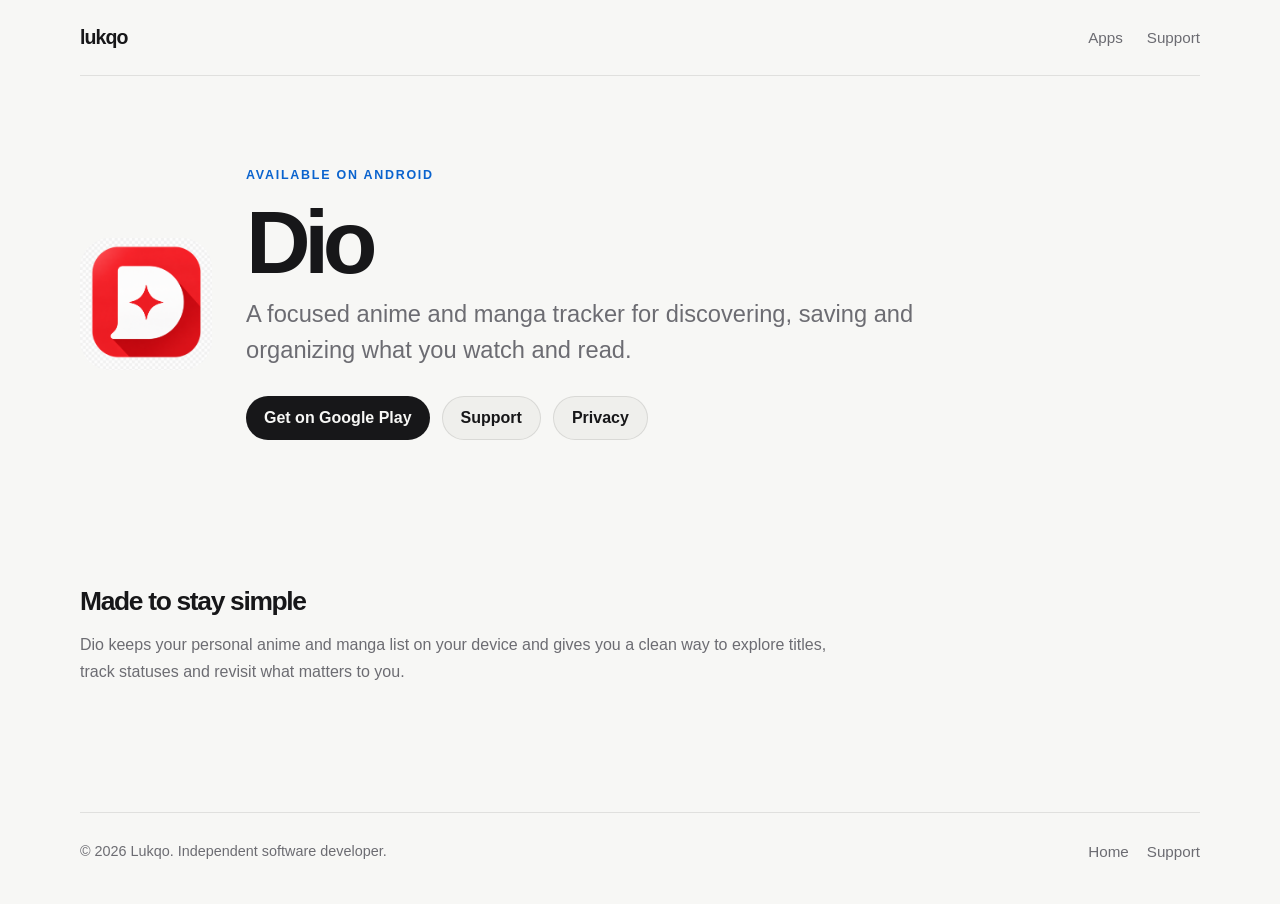
==== apps/dio/index.html @ 6361436d "update v3" ====
<!doctype html>
<html lang="en"><head><meta charset="utf-8"><meta name="viewport" content="width=device-width, initial-scale=1">
<meta name="description" content="Dio — Anime & Manga Tracker by Lukqo.">
<title>Dio — Lukqo</title><link rel="stylesheet" href="/styles.css"></head>
<body><header class="site-header">
  <a class="brand" href="/index.html">lukqo</a>
  <nav aria-label="Main navigation">
    <a href="/index.html#apps">Apps</a>
    <a href="/apps/dio/support.html">Support</a>
  </nav>
</header><main class="wrap">
<section class="app-hero">
<img class="app-icon" src="/assets/apps/dio-icon.png" alt="Dio app icon">
<div><p class="eyebrow">Available on Android</p><h1>Dio</h1>
<p class="lead">A focused anime and manga tracker for discovering, saving and organizing what you watch and read.</p>
<div class="actions"><a class="button" href="https://play.google.com/store/apps/details?id=com.lukqo.dio" target="_blank" rel="noopener noreferrer">Get on Google Play</a><a class="button secondary" href="support.html">Support</a><a class="button secondary" href="privacy.html">Privacy</a></div></div>
</section>
<section class="info-section"><section><h2>Made to stay simple</h2>
<p>Dio keeps your personal anime and manga list on your device and gives you a clean way to explore titles, track statuses and revisit what matters to you.</p></section></section>
</main><footer>
  <p>© 2026 Lukqo. Independent software developer.</p>
  <div><a href="/index.html">Home</a><a href="/apps/dio/support.html">Support</a></div>
</footer></body></html>
---- styles.css ----
:root {
  color-scheme: light dark;
  --bg: #f7f7f5;
  --surface: #ffffff;
  --text: #171719;
  --muted: #6c6c72;
  --line: rgba(23,23,25,.10);
  --accent: #0a63ce;
  --soft: #efefec;
  --shadow: 0 18px 60px rgba(0,0,0,.06);
}
* { box-sizing: border-box; }
html { scroll-behavior: smooth; }
body {
  margin: 0;
  min-height: 100vh;
  background: var(--bg);
  color: var(--text);
  font-family: -apple-system, BlinkMacSystemFont, "SF Pro Text", "Segoe UI", sans-serif;
  -webkit-font-smoothing: antialiased;
}
a { color: inherit; }
.wrap { width: min(1120px, calc(100% - 48px)); margin: 0 auto; }
.site-header {
  width: min(1120px, calc(100% - 48px));
  margin: 0 auto;
  min-height: 76px;
  display: flex;
  align-items: center;
  justify-content: space-between;
  border-bottom: 1px solid var(--line);
}
.brand {
  text-decoration: none;
  font-size: 1.22rem;
  font-weight: 760;
  letter-spacing: -.045em;
}
nav { display: flex; gap: 24px; align-items: center; }
nav a, footer a {
  color: var(--muted);
  text-decoration: none;
  font-size: .95rem;
}
nav a:hover, nav a[aria-current="page"], footer a:hover { color: var(--text); }
.hero { padding: 116px 0 100px; max-width: 900px; }
.eyebrow {
  margin: 0 0 18px;
  color: var(--accent);
  font-size: .78rem;
  font-weight: 730;
  text-transform: uppercase;
  letter-spacing: .14em;
}
h1, h2, h3, p { margin-top: 0; }
h1 {
  margin-bottom: 24px;
  font-size: clamp(3.5rem, 8vw, 6.8rem);
  line-height: .94;
  letter-spacing: -.072em;
  font-weight: 770;
}
.hero-copy, .lead {
  max-width: 720px;
  color: var(--muted);
  font-size: clamp(1.15rem, 2.2vw, 1.48rem);
  line-height: 1.52;
}
.section { padding: 28px 0 110px; }
.section-heading { margin-bottom: 30px; }
h2 { font-size: clamp(2rem, 4vw, 3.3rem); letter-spacing: -.05em; }
.app-grid { display: grid; gap: 18px; }
.app-card {
  display: grid;
  grid-template-columns: 104px 1fr auto;
  gap: 28px;
  align-items: center;
  padding: 32px;
  background: var(--surface);
  border: 1px solid var(--line);
  border-radius: 28px;
  box-shadow: var(--shadow);
  text-decoration: none;
  transition: transform .18s ease;
}
.app-card:hover { transform: translateY(-2px); }
.app-icon {
  width: 104px;
  height: 104px;
  object-fit: cover;
  border-radius: 24px;
  display: block;
}
.app-copy h3 { margin-bottom: 8px; font-size: 2rem; letter-spacing: -.045em; }
.app-copy p:last-child { margin-bottom: 0; color: var(--muted); line-height: 1.6; }
.status {
  margin-bottom: 8px;
  color: var(--accent);
  font-size: .78rem;
  font-weight: 720;
  text-transform: uppercase;
  letter-spacing: .09em;
}
.arrow { color: var(--muted); font-size: 1.6rem; }
.app-hero {
  padding: 92px 0 78px;
  display: grid;
  grid-template-columns: 132px minmax(0, 1fr);
  gap: 34px;
  align-items: center;
}
.app-hero .app-icon { width: 132px; height: 132px; border-radius: 30px; }
.app-hero h1 { margin-bottom: 12px; font-size: clamp(3.4rem, 7vw, 5.8rem); }
.actions { display: flex; gap: 12px; flex-wrap: wrap; margin-top: 28px; }
.button {
  display: inline-flex;
  align-items: center;
  min-height: 44px;
  padding: 0 18px;
  border-radius: 999px;
  background: var(--text);
  color: var(--bg);
  text-decoration: none;
  font-weight: 650;
}
.button.secondary {
  background: var(--soft);
  color: var(--text);
  border: 1px solid var(--line);
}
.info-section {
  max-width: 760px;
  padding: 20px 0 110px;
}
.info-section section { margin-top: 48px; }
.info-section h2 { margin-bottom: 14px; font-size: 1.65rem; }
.info-section p, .info-section li { color: var(--muted); line-height: 1.7; }
.legal {
  max-width: 790px;
  padding: 86px 0 110px;
}
.legal h1 { font-size: clamp(3rem, 7vw, 5.2rem); }
.updated { margin: -10px 0 58px; color: var(--muted); }
.legal section { margin-top: 48px; }
.legal section h2 { margin-bottom: 14px; font-size: 1.55rem; letter-spacing: -.03em; }
.legal p, .legal li { color: var(--muted); line-height: 1.7; }
.legal a { color: var(--text); }
footer {
  width: min(1120px, calc(100% - 48px));
  margin: 0 auto;
  padding: 30px 0 44px;
  border-top: 1px solid var(--line);
  display: flex;
  align-items: center;
  justify-content: space-between;
  gap: 24px;
  color: var(--muted);
  font-size: .9rem;
}
footer p { margin: 0; }
footer div { display: flex; gap: 18px; }
@media (prefers-color-scheme: dark) {
  :root {
    --bg: #111113;
    --surface: #171719;
    --text: #f4f4f2;
    --muted: #a4a4aa;
    --line: rgba(255,255,255,.09);
    --accent: #6baaff;
    --soft: #1f1f22;
    --shadow: none;
  }
}
@media (max-width: 700px) {
  .wrap, .site-header, footer { width: min(100% - 32px, 1120px); }
  .site-header { min-height: 68px; }
  nav { gap: 14px; }
  nav a { font-size: .86rem; }
  .hero { padding: 84px 0 74px; }
  h1 { font-size: 3.5rem; }
  .app-card { grid-template-columns: 72px 1fr; gap: 18px; padding: 22px; border-radius: 22px; }
  .app-icon { width: 72px; height: 72px; border-radius: 17px; }
  .arrow { display: none; }
  .app-copy h3 { font-size: 1.55rem; }
  .app-hero { grid-template-columns: 82px 1fr; gap: 20px; padding: 72px 0 60px; }
  .app-hero .app-icon { width: 82px; height: 82px; border-radius: 20px; }
  .app-hero h1 { font-size: 3.4rem; }
  footer { align-items: flex-start; flex-direction: column; }
}


.card-actions {
  display: flex;
  gap: 10px;
  flex-wrap: wrap;
  margin-top: 20px;
}

.card-button {
  display: inline-flex;
  align-items: center;
  justify-content: center;
  min-height: 40px;
  padding: 0 15px;
  border-radius: 999px;
  border: 1px solid var(--line);
  background: var(--soft);
  color: var(--text);
  text-decoration: none;
  font-size: .9rem;
  font-weight: 650;
}

.card-button.primary {
  background: var(--text);
  color: var(--bg);
  border-color: var(--text);
}

.card-button:hover:not(.disabled) {
  transform: translateY(-1px);
}

.card-button.disabled {
  color: var(--muted);
  opacity: .7;
  cursor: default;
  user-select: none;
}
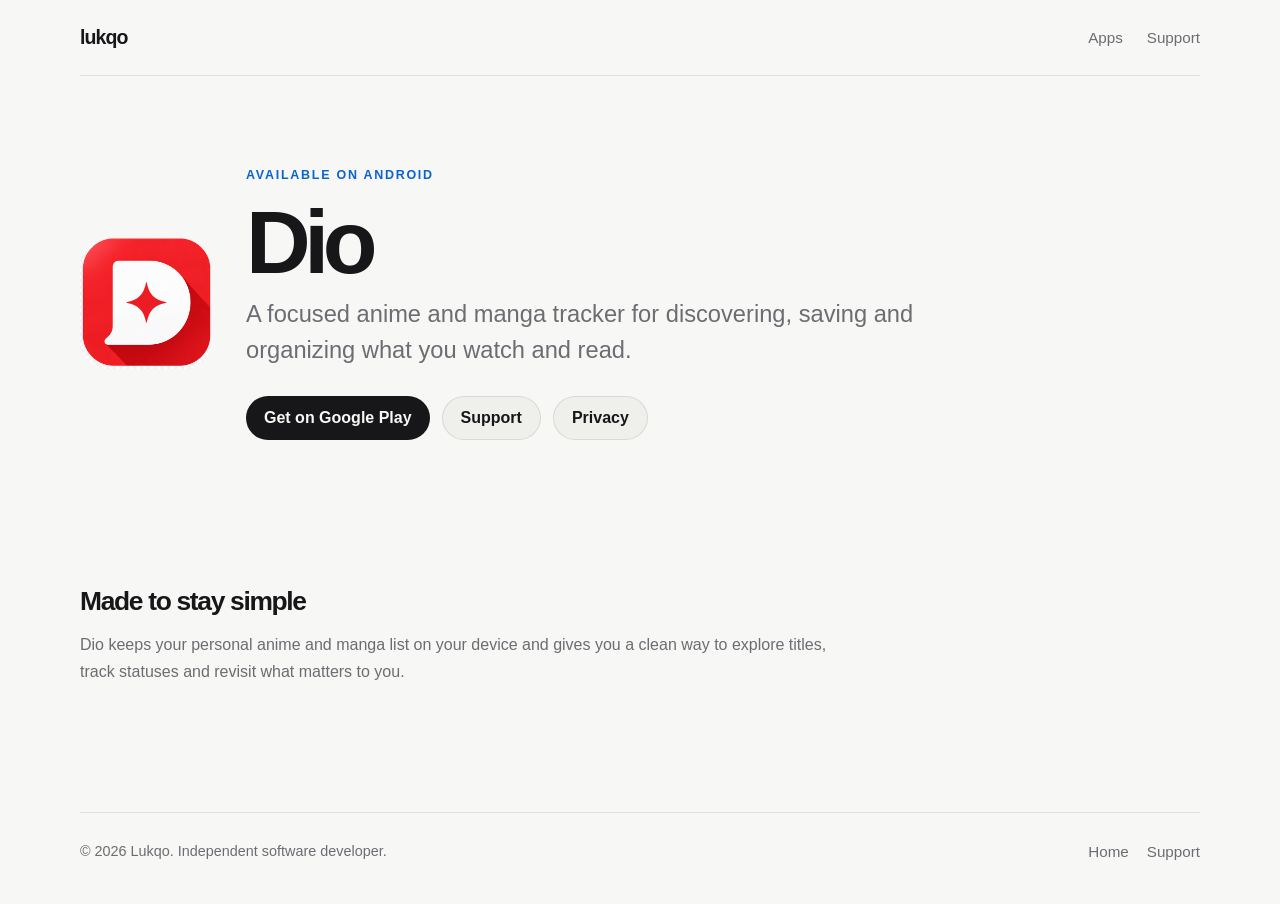
==== commit 256ad8bd: "update lukqo.github.io" ====
--- a/apps/dio/index.html
+++ b/apps/dio/index.html
@@ -1,7 +1,7 @@
 <!doctype html>
 <html lang="en"><head><meta charset="utf-8"><meta name="viewport" content="width=device-width, initial-scale=1">
 <meta name="description" content="Dio — Anime & Manga Tracker by Lukqo.">
-<title>Dio — Lukqo</title><link rel="stylesheet" href="/styles.css"></head>
+<title>Dio — Lukqo</title><link rel="stylesheet" href="/styles.css?v=3"></head>
 <body><header class="site-header">
   <a class="brand" href="/index.html">lukqo</a>
   <nav aria-label="Main navigation">
@@ -10,7 +10,7 @@
   </nav>
 </header><main class="wrap">
 <section class="app-hero">
-<img class="app-icon" src="/assets/apps/dio-icon.png" alt="Dio app icon">
+<img class="app-icon" src="/assets/apps/dio-icon.png?v=3" alt="Dio app icon">
 <div><p class="eyebrow">Available on Android</p><h1>Dio</h1>
 <p class="lead">A focused anime and manga tracker for discovering, saving and organizing what you watch and read.</p>
 <div class="actions"><a class="button" href="https://play.google.com/store/apps/details?id=com.lukqo.dio" target="_blank" rel="noopener noreferrer">Get on Google Play</a><a class="button secondary" href="support.html">Support</a><a class="button secondary" href="privacy.html">Privacy</a></div></div>
--- a/styles.css
+++ b/styles.css
@@ -73,7 +73,7 @@
 .app-grid { display: grid; gap: 18px; }
 .app-card {
   display: grid;
-  grid-template-columns: 104px 1fr auto;
+  grid-template-columns: 104px minmax(0, 1fr);
   gap: 28px;
   align-items: center;
   padding: 32px;
@@ -228,3 +228,9 @@
   cursor: default;
   user-select: none;
 }
+
+/* v3 */
+.app-card { cursor: default; }
+.card-actions { margin-top: 22px; }
+.card-button { transition: transform .18s ease, opacity .18s ease; }
+.card-button.primary { font-weight: 700; }
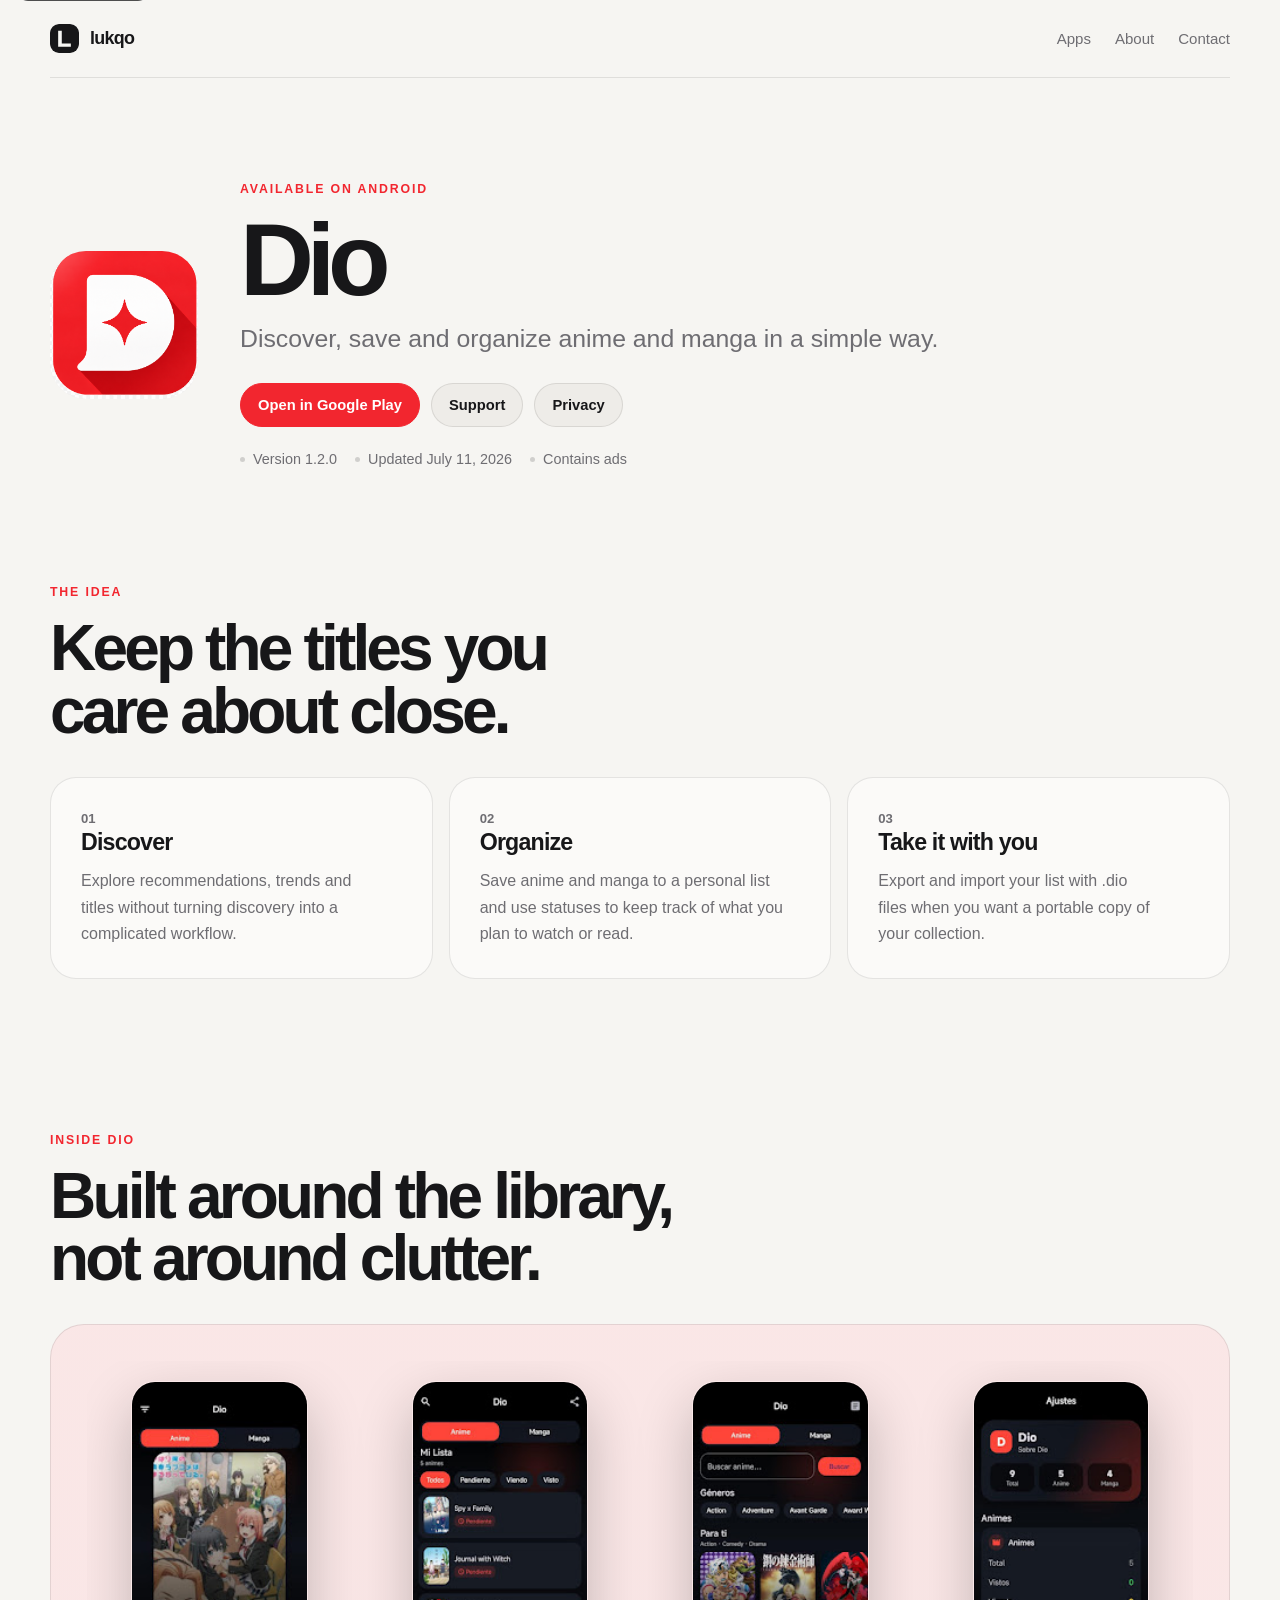
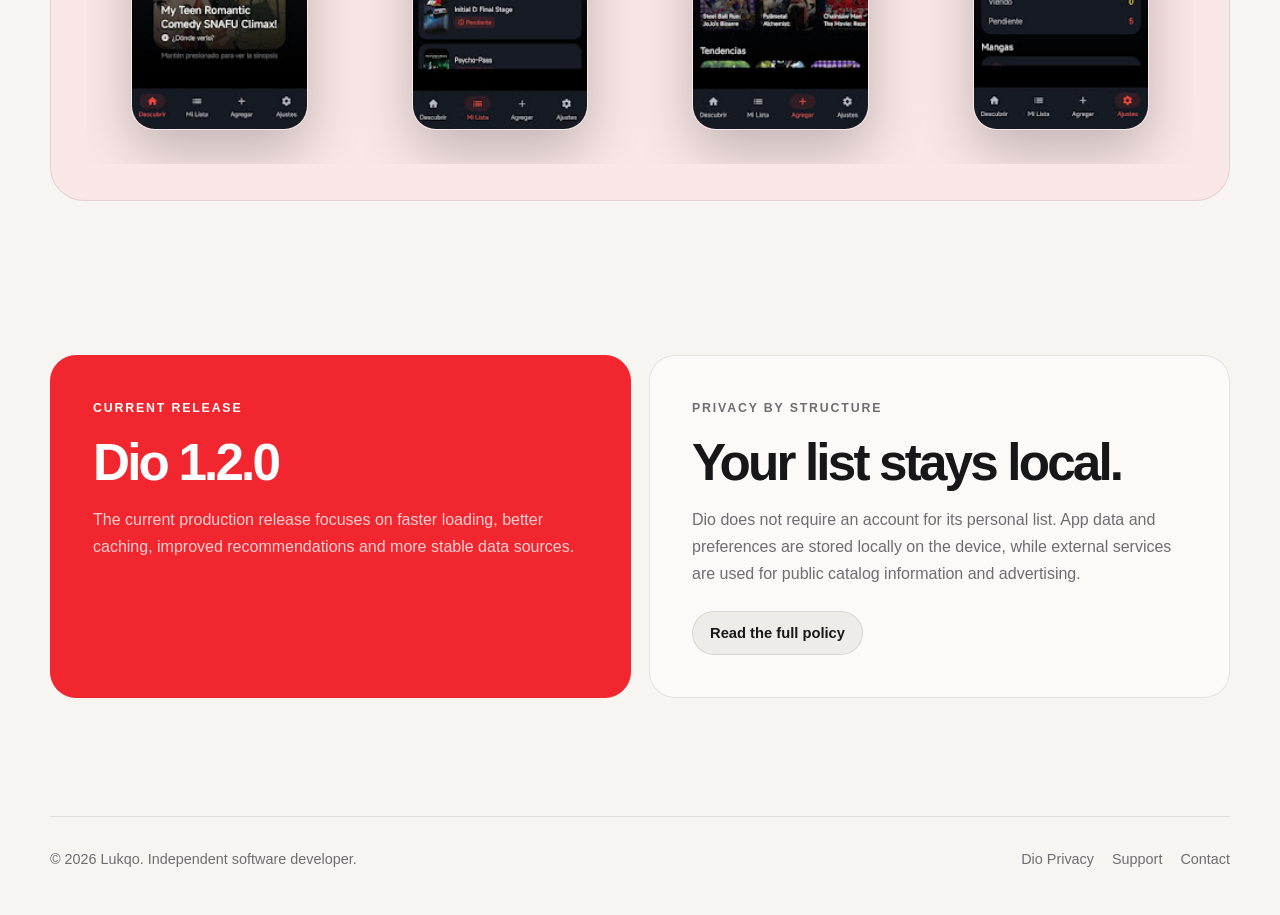
==== commit 1b2a2ba3: "update v5" ====
--- a/apps/dio/index.html
+++ b/apps/dio/index.html
@@ -1,23 +1,136 @@
 <!doctype html>
-<html lang="en"><head><meta charset="utf-8"><meta name="viewport" content="width=device-width, initial-scale=1">
-<meta name="description" content="Dio — Anime & Manga Tracker by Lukqo.">
-<title>Dio — Lukqo</title><link rel="stylesheet" href="/styles.css?v=3"></head>
-<body><header class="site-header">
-  <a class="brand" href="/index.html">lukqo</a>
-  <nav aria-label="Main navigation">
-    <a href="/index.html#apps">Apps</a>
+<html lang="en">
+<head>
+  <meta charset="utf-8">
+  <meta name="viewport" content="width=device-width, initial-scale=1">
+  <meta name="description" content="Dio — a simple anime and manga tracker for Android.">
+  <meta name="theme-color" content="#f2262f">
+  <meta property="og:title" content="Dio — Anime & Manga Tracker">
+  <meta property="og:description" content="Discover, save and organize anime and manga in a simple way.">
+  <meta property="og:type" content="website">
+  <meta property="og:url" content="https://lukqo.github.io/apps/dio/">
+  <meta property="og:image" content="https://lukqo.github.io/assets/apps/dio/icon.png">
+  <meta name="twitter:card" content="summary">
+  <link rel="canonical" href="https://lukqo.github.io/apps/dio/">
+  <link rel="icon" href="/favicon.svg" type="image/svg+xml">
+  <link rel="stylesheet" href="/styles.css?v=4">
+  <title>Dio — Anime & Manga Tracker</title>
+  <script type="application/ld+json">
+  {
+    "@context": "https://schema.org",
+    "@type": "SoftwareApplication",
+    "name": "Dio - Anime & Manga Tracker",
+    "applicationCategory": "UtilitiesApplication",
+    "operatingSystem": "Android",
+    "softwareVersion": "1.2.0",
+    "url": "https://lukqo.github.io/apps/dio/",
+    "downloadUrl": "https://play.google.com/store/apps/details?id=com.lukqo.dio",
+    "author": {
+      "@type": "Person",
+      "name": "Lukqo"
+    }
+  }
+  </script>
+</head>
+<body>
+<a class="skip-link" href="#main">Skip to content</a>
+<header class="site-header">
+  <a class="brand" href="/" aria-label="Lukqo home">
+    <img class="brand-mark" src="/assets/brand/mark.svg" alt="">
+    <span>lukqo</span>
+  </a>
+  <nav class="site-nav" aria-label="Main navigation">
+    <a href="/#apps">Apps</a>
+    <a href="/#about">About</a>
+    <a href="mailto:lucasAlonso.salas@gmail.com">Contact</a>
+  </nav>
+</header>
+<main id="main" class="shell">
+  <section class="app-hero">
+    <div class="icon-crop" aria-hidden="true">
+      <img src="/assets/apps/dio/icon.png?v=4" alt="">
+    </div>
+    <div>
+      <p class="eyebrow dio">Available on Android</p>
+      <h1>Dio</h1>
+      <p class="lead">Discover, save and organize anime and manga in a simple way.</p>
+      <div class="actions">
+        <a class="button dio" href="https://play.google.com/store/apps/details?id=com.lukqo.dio" target="_blank" rel="noopener noreferrer">Open in Google Play</a>
+        <a class="button" href="/apps/dio/support.html">Support</a>
+        <a class="button" href="/apps/dio/privacy.html">Privacy</a>
+      </div>
+      <div class="app-facts" aria-label="App facts">
+        <span>Version 1.2.0</span>
+        <span>Updated July 11, 2026</span>
+        <span>Contains ads</span>
+      </div>
+    </div>
+  </section>
+
+  <section class="section" aria-labelledby="dio-features">
+    <div class="section-kicker">
+      <p class="eyebrow dio">The idea</p>
+      <h2 id="dio-features">Keep the titles you care about close.</h2>
+    </div>
+    <div class="feature-grid">
+      <article class="feature-card">
+        <p class="feature-number">01</p>
+        <h3>Discover</h3>
+        <p>Explore recommendations, trends and titles without turning discovery into a complicated workflow.</p>
+      </article>
+      <article class="feature-card">
+        <p class="feature-number">02</p>
+        <h3>Organize</h3>
+        <p>Save anime and manga to a personal list and use statuses to keep track of what you plan to watch or read.</p>
+      </article>
+      <article class="feature-card">
+        <p class="feature-number">03</p>
+        <h3>Take it with you</h3>
+        <p>Export and import your list with .dio files when you want a portable copy of your collection.</p>
+      </article>
+    </div>
+  </section>
+
+  <section class="section" aria-labelledby="screens-title">
+    <div class="section-kicker">
+      <p class="eyebrow dio">Inside Dio</p>
+      <h2 id="screens-title">Built around the library, not around clutter.</h2>
+    </div>
+    <div class="screenshot-shell dio">
+      <div class="screenshot-strip" aria-label="Dio app screenshots">
+        <figure class="phone-shot"><img loading="lazy" src="/assets/apps/dio/screenshots/screen-1.jpg" alt="Dio Discover screen showing an anime recommendation"></figure>
+        <figure class="phone-shot"><img loading="lazy" src="/assets/apps/dio/screenshots/screen-2.jpg" alt="Dio personal list with anime statuses"></figure>
+        <figure class="phone-shot"><img loading="lazy" src="/assets/apps/dio/screenshots/screen-3.jpg" alt="Dio search and discovery screen with genres and trends"></figure>
+        <figure class="phone-shot"><img loading="lazy" src="/assets/apps/dio/screenshots/screen-4.jpg" alt="Dio settings and library statistics screen"></figure>
+      </div>
+    </div>
+  </section>
+
+  <section class="section">
+    <div class="split">
+      <article class="copy-panel accent-dio">
+        <p class="eyebrow">Current release</p>
+        <h2>Dio 1.2.0</h2>
+        <p>The current production release focuses on faster loading, better caching, improved recommendations and more stable data sources.</p>
+      </article>
+      <article class="copy-panel">
+        <p class="eyebrow">Privacy by structure</p>
+        <h2>Your list stays local.</h2>
+        <p>Dio does not require an account for its personal list. App data and preferences are stored locally on the device, while external services are used for public catalog information and advertising.</p>
+        <div class="actions">
+          <a class="button" href="/apps/dio/privacy.html">Read the full policy</a>
+        </div>
+      </article>
+    </div>
+  </section>
+</main>
+<footer class="site-footer">
+  <p>© 2026 Lukqo. Independent software developer.</p>
+  <div class="footer-links">
+    <a href="/apps/dio/privacy.html">Dio Privacy</a>
     <a href="/apps/dio/support.html">Support</a>
-  </nav>
-</header><main class="wrap">
-<section class="app-hero">
-<img class="app-icon" src="/assets/apps/dio-icon.png?v=3" alt="Dio app icon">
-<div><p class="eyebrow">Available on Android</p><h1>Dio</h1>
-<p class="lead">A focused anime and manga tracker for discovering, saving and organizing what you watch and read.</p>
-<div class="actions"><a class="button" href="https://play.google.com/store/apps/details?id=com.lukqo.dio" target="_blank" rel="noopener noreferrer">Get on Google Play</a><a class="button secondary" href="support.html">Support</a><a class="button secondary" href="privacy.html">Privacy</a></div></div>
-</section>
-<section class="info-section"><section><h2>Made to stay simple</h2>
-<p>Dio keeps your personal anime and manga list on your device and gives you a clean way to explore titles, track statuses and revisit what matters to you.</p></section></section>
-</main><footer>
-  <p>© 2026 Lukqo. Independent software developer.</p>
-  <div><a href="/index.html">Home</a><a href="/apps/dio/support.html">Support</a></div>
-</footer></body></html>+    <a href="mailto:lucasAlonso.salas@gmail.com">Contact</a>
+  </div>
+</footer>
+</body>
+</html>
--- a/styles.css
+++ b/styles.css
@@ -1,15 +1,27 @@
 
 :root {
   color-scheme: light dark;
-  --bg: #f7f7f5;
-  --surface: #ffffff;
+  --bg: #f6f5f2;
+  --surface: #fbfaf8;
+  --surface-strong: #ffffff;
   --text: #171719;
-  --muted: #6c6c72;
-  --line: rgba(23,23,25,.10);
-  --accent: #0a63ce;
-  --soft: #efefec;
-  --shadow: 0 18px 60px rgba(0,0,0,.06);
-}
+  --muted: #6e6d72;
+  --faint: #97969b;
+  --line: rgba(23, 23, 25, .10);
+  --line-strong: rgba(23, 23, 25, .17);
+  --soft: #eeece8;
+  --accent: #1768d2;
+  --dio: #f2262f;
+  --dio-soft: rgba(242, 38, 47, .09);
+  --ink: #242426;
+  --paper: #ebe7df;
+  --max: 1180px;
+  --radius-xl: 34px;
+  --radius-lg: 26px;
+  --radius-md: 18px;
+  --shadow: 0 24px 80px rgba(26, 25, 23, .07);
+}
+
 * { box-sizing: border-box; }
 html { scroll-behavior: smooth; }
 body {
@@ -19,218 +31,632 @@
   color: var(--text);
   font-family: -apple-system, BlinkMacSystemFont, "SF Pro Text", "Segoe UI", sans-serif;
   -webkit-font-smoothing: antialiased;
-}
+  text-rendering: optimizeLegibility;
+}
+img { max-width: 100%; }
 a { color: inherit; }
-.wrap { width: min(1120px, calc(100% - 48px)); margin: 0 auto; }
+button, input, textarea { font: inherit; }
+::selection { background: rgba(23, 104, 210, .18); }
+
+.skip-link {
+  position: fixed;
+  left: 16px;
+  top: 16px;
+  z-index: 100;
+  padding: 10px 14px;
+  border-radius: 12px;
+  background: var(--text);
+  color: var(--bg);
+  transform: translateY(-140%);
+  transition: transform .18s ease;
+}
+.skip-link:focus { transform: translateY(0); }
+
+.shell {
+  width: min(var(--max), calc(100% - 48px));
+  margin-inline: auto;
+}
+
 .site-header {
-  width: min(1120px, calc(100% - 48px));
-  margin: 0 auto;
-  min-height: 76px;
+  width: min(var(--max), calc(100% - 48px));
+  min-height: 78px;
+  margin-inline: auto;
   display: flex;
   align-items: center;
   justify-content: space-between;
   border-bottom: 1px solid var(--line);
 }
+
 .brand {
+  display: inline-flex;
+  align-items: center;
+  gap: 11px;
   text-decoration: none;
-  font-size: 1.22rem;
+  font-size: 1.12rem;
   font-weight: 760;
-  letter-spacing: -.045em;
-}
-nav { display: flex; gap: 24px; align-items: center; }
-nav a, footer a {
+  letter-spacing: -.04em;
+}
+.brand-mark {
+  width: 29px;
+  height: 29px;
+  border-radius: 9px;
+  display: block;
+}
+
+.site-nav {
+  display: flex;
+  align-items: center;
+  gap: 24px;
+}
+.site-nav a,
+.footer-links a,
+.inline-link {
   color: var(--muted);
   text-decoration: none;
-  font-size: .95rem;
-}
-nav a:hover, nav a[aria-current="page"], footer a:hover { color: var(--text); }
-.hero { padding: 116px 0 100px; max-width: 900px; }
+}
+.site-nav a {
+  font-size: .94rem;
+}
+.site-nav a:hover,
+.site-nav a[aria-current="page"],
+.footer-links a:hover,
+.inline-link:hover {
+  color: var(--text);
+}
+
 .eyebrow {
   margin: 0 0 18px;
   color: var(--accent);
-  font-size: .78rem;
-  font-weight: 730;
+  font-size: .77rem;
+  font-weight: 750;
+  letter-spacing: .15em;
   text-transform: uppercase;
-  letter-spacing: .14em;
-}
+}
+.eyebrow.dio { color: var(--dio); }
+.eyebrow.ink { color: var(--text); }
+
 h1, h2, h3, p { margin-top: 0; }
-h1 {
-  margin-bottom: 24px;
-  font-size: clamp(3.5rem, 8vw, 6.8rem);
-  line-height: .94;
-  letter-spacing: -.072em;
-  font-weight: 770;
-}
-.hero-copy, .lead {
-  max-width: 720px;
-  color: var(--muted);
-  font-size: clamp(1.15rem, 2.2vw, 1.48rem);
-  line-height: 1.52;
-}
-.section { padding: 28px 0 110px; }
-.section-heading { margin-bottom: 30px; }
-h2 { font-size: clamp(2rem, 4vw, 3.3rem); letter-spacing: -.05em; }
-.app-grid { display: grid; gap: 18px; }
-.app-card {
-  display: grid;
-  grid-template-columns: 104px minmax(0, 1fr);
-  gap: 28px;
-  align-items: center;
-  padding: 32px;
+h1, h2, h3 { text-wrap: balance; }
+p { text-wrap: pretty; }
+
+.hero {
+  padding: 128px 0 112px;
+  max-width: 970px;
+}
+.hero h1 {
+  margin-bottom: 28px;
+  font-size: clamp(4.3rem, 9vw, 8.4rem);
+  line-height: .88;
+  letter-spacing: -.075em;
+  font-weight: 780;
+}
+.hero-copy,
+.lead {
+  max-width: 760px;
+  color: var(--muted);
+  font-size: clamp(1.17rem, 2.2vw, 1.55rem);
+  line-height: 1.55;
+}
+.hero-meta {
+  display: flex;
+  flex-wrap: wrap;
+  gap: 11px;
+  margin-top: 34px;
+}
+.meta-pill {
+  min-height: 38px;
+  display: inline-flex;
+  align-items: center;
+  padding: 0 14px;
+  border: 1px solid var(--line);
+  border-radius: 999px;
+  color: var(--muted);
+  background: rgba(255,255,255,.22);
+  font-size: .88rem;
+}
+
+.section {
+  padding: 36px 0 118px;
+}
+.section-kicker {
+  margin-bottom: 34px;
+}
+.section-kicker h2 {
+  margin: 0;
+  max-width: 780px;
+  font-size: clamp(2.4rem, 5vw, 4.7rem);
+  line-height: .98;
+  letter-spacing: -.06em;
+}
+
+.project-list {
+  display: grid;
+  gap: 18px;
+}
+.project-card {
+  position: relative;
+  display: grid;
+  grid-template-columns: 116px minmax(0, 1fr);
+  gap: 30px;
+  align-items: center;
+  padding: 34px;
+  overflow: hidden;
   background: var(--surface);
   border: 1px solid var(--line);
+  border-radius: var(--radius-xl);
+  box-shadow: var(--shadow);
+}
+.project-card::before {
+  content: "";
+  position: absolute;
+  inset: 0 auto 0 0;
+  width: 4px;
+  background: var(--line);
+}
+.project-card.dio::before { background: var(--dio); }
+.project-card.yomuhon::before { background: var(--ink); }
+
+.icon-crop {
+  width: 116px;
+  height: 116px;
+  position: relative;
+  overflow: hidden;
   border-radius: 28px;
-  box-shadow: var(--shadow);
+  background: var(--soft);
+  flex: 0 0 auto;
+}
+.icon-crop img {
+  width: 118%;
+  height: 118%;
+  max-width: none;
+  position: absolute;
+  left: 50%;
+  top: 50%;
+  object-fit: cover;
+  transform: translate(-50%, -50%);
+}
+.project-icon {
+  width: 116px;
+  height: 116px;
+  display: block;
+  object-fit: cover;
+  border-radius: 28px;
+  background: var(--soft);
+}
+
+.project-copy h3 {
+  margin-bottom: 10px;
+  font-size: clamp(2rem, 4vw, 3rem);
+  letter-spacing: -.05em;
+}
+.project-copy > p:last-of-type {
+  max-width: 760px;
+  margin-bottom: 0;
+  color: var(--muted);
+  font-size: 1.03rem;
+  line-height: 1.65;
+}
+
+.card-actions,
+.actions {
+  display: flex;
+  flex-wrap: wrap;
+  align-items: center;
+  gap: 11px;
+  margin-top: 24px;
+}
+
+.button,
+.card-button {
+  min-height: 44px;
+  display: inline-flex;
+  align-items: center;
+  justify-content: center;
+  padding: 0 17px;
+  border: 1px solid var(--line);
+  border-radius: 999px;
+  background: var(--soft);
+  color: var(--text);
   text-decoration: none;
-  transition: transform .18s ease;
-}
-.app-card:hover { transform: translateY(-2px); }
-.app-icon {
-  width: 104px;
-  height: 104px;
-  object-fit: cover;
-  border-radius: 24px;
-  display: block;
-}
-.app-copy h3 { margin-bottom: 8px; font-size: 2rem; letter-spacing: -.045em; }
-.app-copy p:last-child { margin-bottom: 0; color: var(--muted); line-height: 1.6; }
-.status {
-  margin-bottom: 8px;
-  color: var(--accent);
-  font-size: .78rem;
-  font-weight: 720;
-  text-transform: uppercase;
-  letter-spacing: .09em;
-}
-.arrow { color: var(--muted); font-size: 1.6rem; }
-.app-hero {
-  padding: 92px 0 78px;
-  display: grid;
-  grid-template-columns: 132px minmax(0, 1fr);
-  gap: 34px;
-  align-items: center;
-}
-.app-hero .app-icon { width: 132px; height: 132px; border-radius: 30px; }
-.app-hero h1 { margin-bottom: 12px; font-size: clamp(3.4rem, 7vw, 5.8rem); }
-.actions { display: flex; gap: 12px; flex-wrap: wrap; margin-top: 28px; }
-.button {
-  display: inline-flex;
-  align-items: center;
-  min-height: 44px;
-  padding: 0 18px;
-  border-radius: 999px;
+  font-size: .92rem;
+  font-weight: 680;
+  transition: transform .18s ease, border-color .18s ease, opacity .18s ease;
+}
+.button:hover,
+.card-button:hover {
+  transform: translateY(-1px);
+  border-color: var(--line-strong);
+}
+.button.primary,
+.card-button.primary {
   background: var(--text);
   color: var(--bg);
-  text-decoration: none;
-  font-weight: 650;
-}
-.button.secondary {
-  background: var(--soft);
-  color: var(--text);
+  border-color: var(--text);
+}
+.button.dio,
+.card-button.dio {
+  background: var(--dio);
+  color: white;
+  border-color: var(--dio);
+}
+.button.disabled,
+.card-button.disabled {
+  color: var(--faint);
+  cursor: default;
+  opacity: .8;
+}
+.button.disabled:hover,
+.card-button.disabled:hover { transform: none; }
+
+.about-grid {
+  display: grid;
+  grid-template-columns: minmax(0, 1.15fr) minmax(280px, .85fr);
+  gap: 18px;
+}
+.about-card,
+.note-card,
+.feature-card {
+  background: var(--surface);
   border: 1px solid var(--line);
-}
-.info-section {
-  max-width: 760px;
-  padding: 20px 0 110px;
-}
-.info-section section { margin-top: 48px; }
-.info-section h2 { margin-bottom: 14px; font-size: 1.65rem; }
-.info-section p, .info-section li { color: var(--muted); line-height: 1.7; }
+  border-radius: var(--radius-lg);
+}
+.about-card {
+  padding: 42px;
+}
+.about-card h2 {
+  margin-bottom: 24px;
+  font-size: clamp(2.5rem, 5vw, 4.3rem);
+  line-height: .98;
+  letter-spacing: -.06em;
+}
+.about-card p {
+  max-width: 720px;
+  color: var(--muted);
+  line-height: 1.72;
+  font-size: 1.05rem;
+}
+.note-card {
+  padding: 34px;
+  display: flex;
+  flex-direction: column;
+  justify-content: space-between;
+  background: var(--text);
+  color: var(--bg);
+}
+.note-card p {
+  color: var(--bg);
+  opacity: .72;
+  line-height: 1.65;
+}
+.note-card .inline-link { color: var(--bg); }
+
+.app-hero {
+  display: grid;
+  grid-template-columns: 148px minmax(0, 1fr);
+  gap: 42px;
+  align-items: center;
+  padding: 104px 0 82px;
+}
+.app-hero .icon-crop,
+.app-hero .project-icon {
+  width: 148px;
+  height: 148px;
+  border-radius: 36px;
+}
+.app-hero h1 {
+  margin-bottom: 14px;
+  font-size: clamp(4.4rem, 8vw, 7rem);
+  line-height: .9;
+  letter-spacing: -.07em;
+}
+.app-facts {
+  display: flex;
+  flex-wrap: wrap;
+  gap: 9px 18px;
+  margin-top: 24px;
+  color: var(--muted);
+  font-size: .9rem;
+}
+.app-facts span {
+  display: inline-flex;
+  align-items: center;
+  gap: 8px;
+}
+.app-facts span::before {
+  content: "";
+  width: 5px;
+  height: 5px;
+  border-radius: 999px;
+  background: var(--line-strong);
+}
+
+.feature-grid {
+  display: grid;
+  grid-template-columns: repeat(3, 1fr);
+  gap: 16px;
+}
+.feature-card {
+  padding: 30px;
+}
+.feature-number {
+  margin-bottom: 34px;
+  color: var(--faint);
+  font-size: .82rem;
+  font-weight: 720;
+}
+.feature-card h3 {
+  margin-bottom: 12px;
+  font-size: 1.45rem;
+  letter-spacing: -.035em;
+}
+.feature-card p {
+  margin-bottom: 0;
+  color: var(--muted);
+  line-height: 1.65;
+}
+
+.screenshot-shell {
+  position: relative;
+  margin-top: 26px;
+  padding: 36px;
+  border: 1px solid var(--line);
+  border-radius: var(--radius-xl);
+  background: var(--surface);
+  overflow: hidden;
+}
+.screenshot-shell.dio {
+  background:
+    linear-gradient(var(--dio-soft), var(--dio-soft)),
+    var(--surface);
+}
+.screenshot-strip {
+  display: grid;
+  grid-auto-flow: column;
+  grid-auto-columns: minmax(190px, 1fr);
+  gap: 24px;
+  overflow-x: auto;
+  padding: 4px 4px 18px;
+  scroll-snap-type: x mandatory;
+  scrollbar-width: thin;
+}
+.phone-shot {
+  min-width: 0;
+  scroll-snap-align: start;
+  display: flex;
+  justify-content: center;
+}
+.phone-shot img {
+  width: min(100%, 240px);
+  height: auto;
+  display: block;
+  border-radius: 24px;
+  border: 1px solid rgba(255,255,255,.09);
+  box-shadow: 0 22px 55px rgba(0,0,0,.22);
+}
+
+.split {
+  display: grid;
+  grid-template-columns: 1fr 1fr;
+  gap: 18px;
+}
+.copy-panel {
+  padding: 42px;
+  border-radius: var(--radius-lg);
+  border: 1px solid var(--line);
+  background: var(--surface);
+}
+.copy-panel h2 {
+  margin-bottom: 18px;
+  font-size: clamp(2.1rem, 4vw, 3.6rem);
+  line-height: 1;
+  letter-spacing: -.055em;
+}
+.copy-panel p,
+.copy-panel li {
+  color: var(--muted);
+  line-height: 1.7;
+}
+.copy-panel ul {
+  margin: 22px 0 0;
+  padding-left: 20px;
+}
+.copy-panel.accent-dio {
+  background: var(--dio);
+  border-color: var(--dio);
+  color: white;
+}
+.copy-panel.accent-dio p,
+.copy-panel.accent-dio li {
+  color: rgba(255,255,255,.78);
+}
+.copy-panel.accent-dio .eyebrow { color: white; }
+
 .legal {
-  max-width: 790px;
-  padding: 86px 0 110px;
-}
-.legal h1 { font-size: clamp(3rem, 7vw, 5.2rem); }
-.updated { margin: -10px 0 58px; color: var(--muted); }
+  max-width: 820px;
+  padding: 92px 0 118px;
+}
+.legal h1 {
+  margin-bottom: 22px;
+  font-size: clamp(3.5rem, 7vw, 6.2rem);
+  line-height: .92;
+  letter-spacing: -.065em;
+}
+.updated {
+  margin-bottom: 58px;
+  color: var(--muted);
+}
 .legal section { margin-top: 48px; }
-.legal section h2 { margin-bottom: 14px; font-size: 1.55rem; letter-spacing: -.03em; }
-.legal p, .legal li { color: var(--muted); line-height: 1.7; }
-.legal a { color: var(--text); }
-footer {
-  width: min(1120px, calc(100% - 48px));
-  margin: 0 auto;
-  padding: 30px 0 44px;
+.legal h2 {
+  margin-bottom: 14px;
+  font-size: 1.55rem;
+  letter-spacing: -.03em;
+}
+.legal p,
+.legal li {
+  color: var(--muted);
+  line-height: 1.72;
+}
+.legal li + li { margin-top: 6px; }
+.legal a { text-underline-offset: 3px; }
+
+.empty-state {
+  padding: 56px;
+  border: 1px solid var(--line);
+  border-radius: var(--radius-xl);
+  background: var(--surface);
+}
+.empty-state h2 {
+  margin-bottom: 14px;
+  font-size: clamp(2.4rem, 5vw, 4.1rem);
+  letter-spacing: -.055em;
+}
+.empty-state p {
+  max-width: 700px;
+  color: var(--muted);
+  line-height: 1.68;
+}
+
+.site-footer {
+  width: min(var(--max), calc(100% - 48px));
+  margin-inline: auto;
+  padding: 34px 0 48px;
   border-top: 1px solid var(--line);
-  display: flex;
-  align-items: center;
-  justify-content: space-between;
+  display: grid;
+  grid-template-columns: 1fr auto;
   gap: 24px;
+  align-items: center;
   color: var(--muted);
   font-size: .9rem;
 }
-footer p { margin: 0; }
-footer div { display: flex; gap: 18px; }
+.site-footer p { margin: 0; }
+.footer-links {
+  display: flex;
+  flex-wrap: wrap;
+  justify-content: flex-end;
+  gap: 18px;
+}
+
+:focus-visible {
+  outline: 3px solid rgba(23, 104, 210, .45);
+  outline-offset: 4px;
+  border-radius: 8px;
+}
+
 @media (prefers-color-scheme: dark) {
   :root {
     --bg: #111113;
     --surface: #171719;
-    --text: #f4f4f2;
-    --muted: #a4a4aa;
-    --line: rgba(255,255,255,.09);
-    --accent: #6baaff;
-    --soft: #1f1f22;
+    --surface-strong: #1b1b1e;
+    --text: #f4f3ef;
+    --muted: #aaa9af;
+    --faint: #7c7b82;
+    --line: rgba(255,255,255,.085);
+    --line-strong: rgba(255,255,255,.17);
+    --soft: #222225;
+    --accent: #70abff;
+    --dio-soft: rgba(242, 38, 47, .13);
+    --ink: #f4f3ef;
+    --paper: #292725;
     --shadow: none;
   }
-}
+  .meta-pill { background: rgba(255,255,255,.025); }
+  .brand-mark { filter: invert(1); }
+}
+
+@media (max-width: 900px) {
+  .feature-grid { grid-template-columns: 1fr 1fr; }
+  .about-grid, .split { grid-template-columns: 1fr; }
+  .project-card { grid-template-columns: 96px minmax(0, 1fr); }
+  .project-icon, .icon-crop { width: 96px; height: 96px; border-radius: 24px; }
+}
+
 @media (max-width: 700px) {
-  .wrap, .site-header, footer { width: min(100% - 32px, 1120px); }
+  .shell,
+  .site-header,
+  .site-footer {
+    width: min(100% - 32px, var(--max));
+  }
   .site-header { min-height: 68px; }
-  nav { gap: 14px; }
-  nav a { font-size: .86rem; }
-  .hero { padding: 84px 0 74px; }
-  h1 { font-size: 3.5rem; }
-  .app-card { grid-template-columns: 72px 1fr; gap: 18px; padding: 22px; border-radius: 22px; }
-  .app-icon { width: 72px; height: 72px; border-radius: 17px; }
-  .arrow { display: none; }
-  .app-copy h3 { font-size: 1.55rem; }
-  .app-hero { grid-template-columns: 82px 1fr; gap: 20px; padding: 72px 0 60px; }
-  .app-hero .app-icon { width: 82px; height: 82px; border-radius: 20px; }
-  .app-hero h1 { font-size: 3.4rem; }
-  footer { align-items: flex-start; flex-direction: column; }
-}
-
-
-.card-actions {
-  display: flex;
-  gap: 10px;
-  flex-wrap: wrap;
-  margin-top: 20px;
-}
-
-.card-button {
-  display: inline-flex;
-  align-items: center;
-  justify-content: center;
-  min-height: 40px;
-  padding: 0 15px;
-  border-radius: 999px;
-  border: 1px solid var(--line);
-  background: var(--soft);
-  color: var(--text);
-  text-decoration: none;
-  font-size: .9rem;
-  font-weight: 650;
-}
-
-.card-button.primary {
-  background: var(--text);
-  color: var(--bg);
-  border-color: var(--text);
-}
-
-.card-button:hover:not(.disabled) {
-  transform: translateY(-1px);
-}
-
-.card-button.disabled {
-  color: var(--muted);
-  opacity: .7;
-  cursor: default;
-  user-select: none;
-}
-
-/* v3 */
-.app-card { cursor: default; }
-.card-actions { margin-top: 22px; }
-.card-button { transition: transform .18s ease, opacity .18s ease; }
-.card-button.primary { font-weight: 700; }
+  .site-nav { gap: 13px; }
+  .site-nav a { font-size: .84rem; }
+  .brand { font-size: 1.03rem; }
+  .brand-mark { width: 27px; height: 27px; }
+
+  .hero { padding: 86px 0 78px; }
+  .hero h1 { font-size: clamp(3.7rem, 18vw, 5.2rem); }
+
+  .section { padding: 26px 0 84px; }
+  .project-card {
+    grid-template-columns: 72px minmax(0, 1fr);
+    gap: 18px;
+    padding: 22px;
+    border-radius: 24px;
+  }
+  .project-icon, .icon-crop {
+    width: 72px;
+    height: 72px;
+    border-radius: 18px;
+  }
+  .project-copy h3 { font-size: 1.7rem; }
+  .project-copy > p:last-of-type { font-size: .96rem; }
+  .card-actions { grid-column: 1 / -1; }
+
+  .about-card,
+  .note-card,
+  .copy-panel { padding: 28px; }
+
+  .app-hero {
+    grid-template-columns: 86px minmax(0, 1fr);
+    gap: 20px;
+    padding: 74px 0 58px;
+  }
+  .app-hero .icon-crop,
+  .app-hero .project-icon {
+    width: 86px;
+    height: 86px;
+    border-radius: 22px;
+  }
+  .app-hero h1 { font-size: 3.45rem; }
+  .app-hero .lead { grid-column: 1 / -1; }
+  .actions, .app-facts { grid-column: 1 / -1; }
+
+  .feature-grid { grid-template-columns: 1fr; }
+  .screenshot-shell { padding: 24px 16px 18px; }
+  .screenshot-strip {
+    grid-auto-columns: 72%;
+    gap: 16px;
+  }
+  .phone-shot img { width: 100%; }
+
+  .empty-state { padding: 32px 26px; }
+
+  .site-footer {
+    grid-template-columns: 1fr;
+    align-items: start;
+  }
+  .footer-links {
+    justify-content: flex-start;
+  }
+}
+
+@media (max-width: 470px) {
+  .site-nav a:nth-child(2) { display: none; }
+  .hero-meta { gap: 8px; }
+  .meta-pill { font-size: .8rem; }
+  .project-card { grid-template-columns: 64px minmax(0, 1fr); }
+  .project-icon, .icon-crop { width: 64px; height: 64px; border-radius: 16px; }
+  .button, .card-button { width: 100%; }
+  .app-hero { grid-template-columns: 76px minmax(0, 1fr); }
+  .app-hero .icon-crop,
+  .app-hero .project-icon { width: 76px; height: 76px; border-radius: 19px; }
+  .app-hero h1 { font-size: 2.9rem; }
+}
+
+@media (prefers-reduced-motion: reduce) {
+  html { scroll-behavior: auto; }
+  *, *::before, *::after {
+    scroll-behavior: auto !important;
+    transition: none !important;
+    animation: none !important;
+  }
+}
